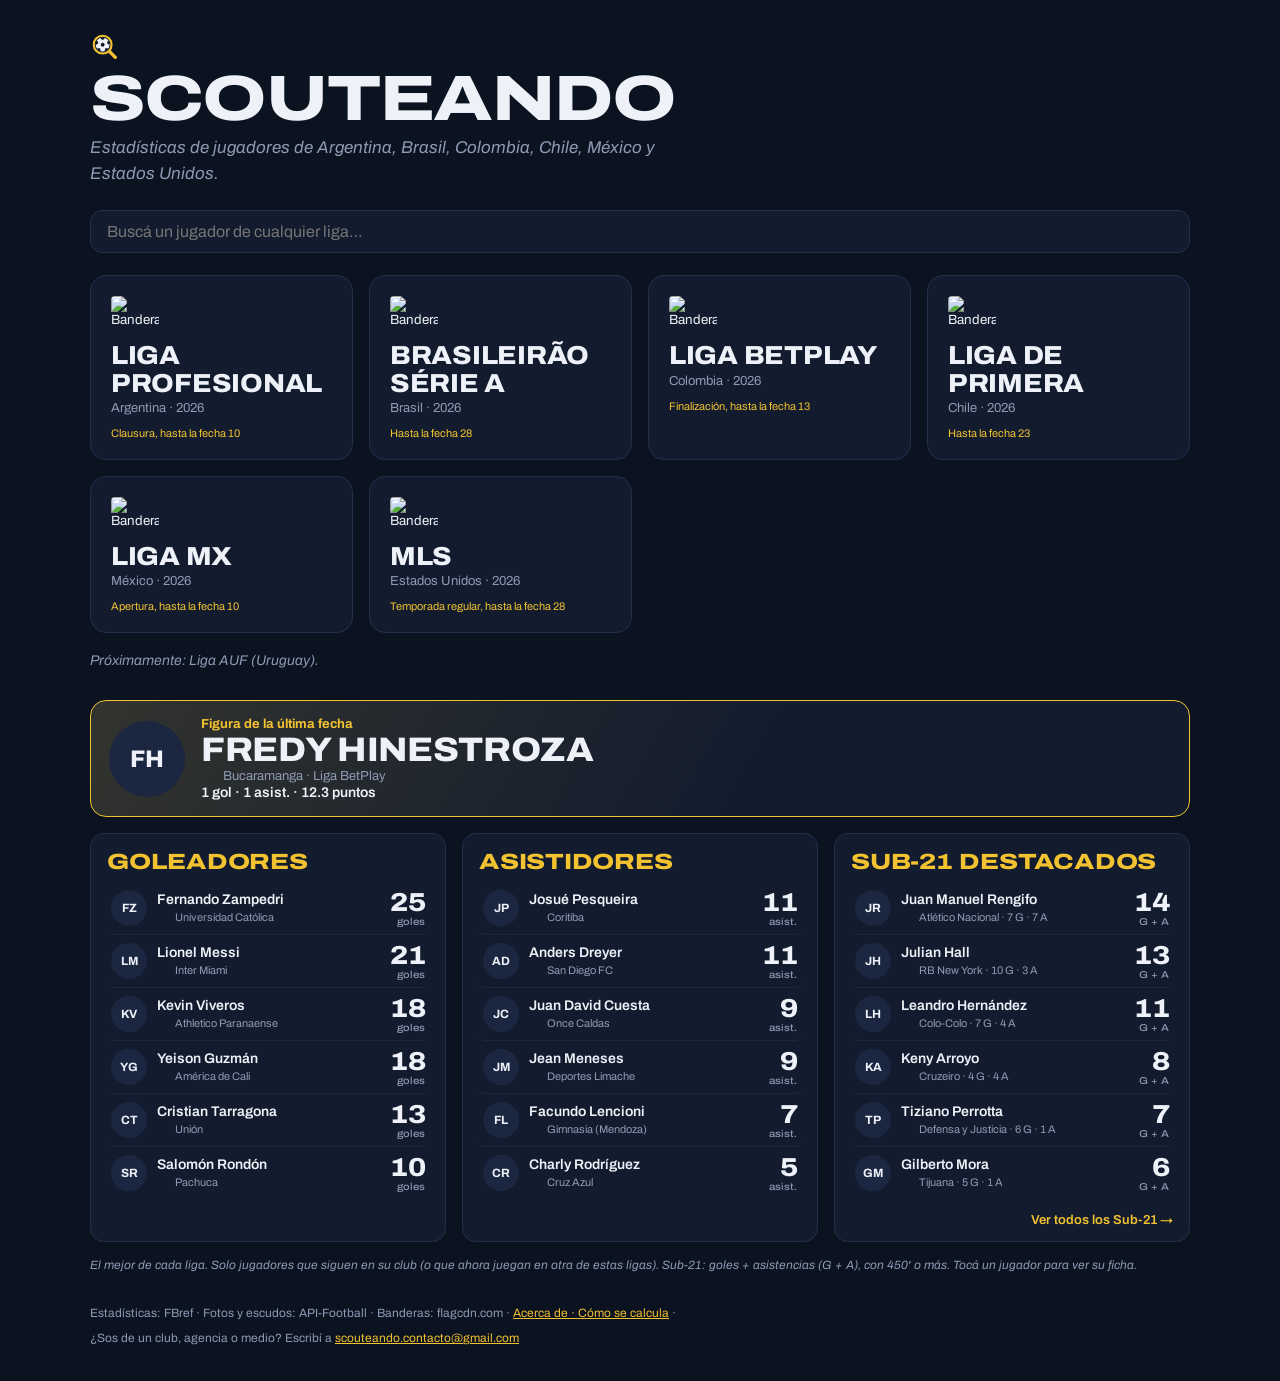
==== index.html @ 2d4f31f9 "México y MLS: escudos, fotos y planteles actuales Co-Authored-By: Claude Opus 5.5 <noreply@anthropic" ====
<!DOCTYPE html>
<html lang="es">
<head>
  <meta charset="UTF-8">
  <meta name="viewport" content="width=device-width, initial-scale=1.0">
  <title>Scouteando · Estadísticas de jugadores de fútbol</title>
  <meta name="description" content="Estadísticas de jugadores de las ligas de Argentina, Brasil, Colombia y Chile 2026: rankings por puesto, líderes, posiciones y comparador.">
  <!-- Vista previa al compartir el link (WhatsApp, X, etc.). -->
  <meta property="og:type" content="website">
  <meta property="og:title" content="Scouteando · Estadísticas de jugadores de fútbol">
  <meta property="og:description" content="Jugadores, rankings por puesto, líderes y posiciones de las ligas de Argentina, Brasil, Colombia y Chile 2026.">
  <meta property="og:image" content="https://scouteando.github.io/compartir.png">
  <meta property="og:url" content="https://scouteando.github.io/">
  <meta name="twitter:card" content="summary_large_image">
  <!-- Ícono de la pestaña: una pelota dibujada con SVG -->
  <link rel="icon" href="logo.svg" type="image/svg+xml">
  <!-- Para instalarla como app en el celular -->
  <link rel="manifest" href="manifest.json">
  <meta name="theme-color" content="#0b1220">
  <link rel="apple-touch-icon" href="iconos/apple-touch-icon.png">
  <meta name="apple-mobile-web-app-capable" content="yes">
  <meta name="apple-mobile-web-app-title" content="Scouteando">

  <!-- Tipografía de Google Fonts: Archivo (ancha en títulos, normal en texto) -->
  <link rel="preconnect" href="https://fonts.googleapis.com">
  <link rel="preconnect" href="https://fonts.gstatic.com" crossorigin>
  <link href="https://fonts.googleapis.com/css2?family=Archivo:ital,wdth,wght@0,62..125,400..900;1,100,400&display=swap" rel="stylesheet">

  <link rel="stylesheet" href="estilos.css?v=60">
</head>
<body>

  <!-- Menú: dos secciones -->
  <nav class="menu" id="menuLiga" hidden>
    <button class="menu__opcion activo" data-vista="equipos">Equipos</button>
    <button class="menu__opcion" data-vista="lideres">Líderes</button>
    <button class="menu__opcion" data-vista="buscar">Buscador</button>
    <button class="menu__opcion menu__opcion--extra" data-vista="sub21">Sub-21</button>
    <button class="menu__opcion menu__opcion--extra" data-vista="ideal">Equipo de la fecha</button>
    <button class="menu__opcion" data-vista="posiciones">Posiciones</button>
    <button class="menu__opcion menu__opcion--extra" data-vista="comparar">Comparar</button>
    <button class="menu__opcion menu__opcion--extra" data-vista="seguidos">⭐ Mis jugadores</button>
    <button class="menu__opcion menu__mas" id="menuMas" aria-expanded="false">Más ▾</button>
  </nav>

  <header class="cabecera">
    <div class="marca"><img class="marca__logo" src="logo.svg" alt=""><p class="cabecera__liga" id="volver">Scouteando</p></div>
    <h1 id="titulo">Equipos</h1>
    <p class="cabecera__sub" id="resumen"></p>
  </header>

  <!-- Buscador de jugadores: en la portada busca en todas las ligas; dentro de una liga, solo en esa -->
  <section class="busqueda-global" id="busquedaGlobal">
    <input id="buscadorGlobal" class="campo campo--grande" type="search" placeholder="Buscá un jugador de cualquier liga…">
    <ul class="resultados" id="resultadosGlobal"></ul>
  </section>

  <!-- VISTA LIGAS: pantalla de inicio -->
  <main class="ligas" id="vistaLigas"></main>

  <!-- VISTA 1: grilla con los 30 equipos -->
  <main class="equipos" id="vistaEquipos"></main>

  <!-- Filtros de Líderes: edad y puesto -->
  <section class="controles" id="filtrosLideres" hidden>
    <div class="filtros">
      <button class="filtro activo" data-puesto="TODOS">Todos los puestos</button>
      <button class="filtro" data-puesto="ARQ">Arqueros</button>
      <button class="filtro" data-puesto="DEF">Defensores</button>
      <button class="filtro" data-puesto="MED">Mediocampistas</button>
      <button class="filtro" data-puesto="DEL">Delanteros</button>
    </div>
    <div class="controles__fila">
      <label class="orden">Edad
        <select id="filtroEdad" class="campo">
          <option value="">Todas</option>
          <option value="0-21">Sub-21</option>
          <option value="0-23">Sub-23</option>
          <option value="24-29">24 a 29 años</option>
          <option value="30-99">30 años o más</option>
        </select>
      </label>
      <label class="orden">Nacionalidad
        <!-- JavaScript la llena con los países de la liga -->
        <select id="filtroPais" class="campo"></select>
      </label>
      <label class="orden">Minutos jugados
        <select id="filtroMinutos" class="campo">
          <option value="0">Cualquiera</option>
          <option value="450">450' o más (5 partidos)</option>
          <option value="900">900' o más (10 partidos)</option>
          <option value="1350">1350' o más (15 partidos)</option>
        </select>
      </label>
    </div>
  </section>

  <!-- VISTA LÍDERES: tablas Top 10 -->
  <main class="lideres" id="vistaLideres" hidden></main>

  <!-- VISTA POSICIONES: tablas del torneo -->
  <main class="vista-posiciones" id="vistaPosiciones" hidden></main>

  <!-- VISTA MIS JUGADORES: lista de seguimiento -->
  <main class="grilla" id="vistaSeguidos" hidden></main>

  <!-- VISTA COMPARAR: dos jugadores de cualquier liga -->
  <main class="vista-comparar" id="vistaComparar" hidden></main>

  <!-- VISTA SUB-21: los jóvenes de todas las ligas -->
  <main class="vista-sub21" id="vistaSub21" hidden></main>

  <!-- VISTA BUSCADOR: filtros de scouting sobre todas las ligas -->
  <main class="vista-sub21 vista-buscar" id="vistaBuscar" hidden></main>

  <!-- VISTA EQUIPO DE LA FECHA: 4-3-3 dibujado en una cancha -->
  <main class="vista-ideal" id="vistaIdeal" hidden></main>

  <!-- VISTA 2: jugadores (de un equipo o de toda la liga) -->
  <section id="vistaJugadores" hidden>
    <!-- Resumen del equipo: goleador, asistidor, etc. -->
    <div class="resumen-equipo" id="resumenEquipo" hidden></div>

    <div class="controles">
      <div class="controles__fila">
        <input id="buscador" class="campo campo--buscar" type="search" placeholder="Filtrar este plantel…">
        <label class="orden">
          Ordenar por
          <!-- JavaScript llena esta lista con las estadísticas disponibles -->
          <select id="orden" class="campo"></select>
        </label>
      </div>
      <div class="filtros">
        <button class="filtro activo" data-puesto="TODOS">Todos</button>
        <button class="filtro" data-puesto="ARQ">Arqueros</button>
        <button class="filtro" data-puesto="DEF">Defensores</button>
        <button class="filtro" data-puesto="MED">Mediocampistas</button>
        <button class="filtro" data-puesto="DEL">Delanteros</button>
      </div>
    </div>

    <div class="grilla" id="grilla"></div>

    <div class="mas">
      <button id="verMas" class="filtro">Ver más jugadores</button>
    </div>
  </section>

  <!-- Ficha individual (se abre al tocar una carta) -->
  <div class="ficha" id="ficha" hidden></div>

  <footer class="pie">
    Estadísticas: FBref · Fotos y escudos: API-Football · Banderas: flagcdn.com ·
    <button class="pie__link" id="abrirAcerca">Acerca de · Cómo se calcula</button> ·
    <button class="pie__link" id="instalarApp" hidden>📲 Instalar app</button>
    <span class="pie__contacto">¿Sos de un club, agencia o medio? Escribí a
      <a class="pie__link" href="mailto:scouteando.contacto@gmail.com">scouteando.contacto@gmail.com</a></span>
  </footer>

  <!-- La lista de ligas; los datos de cada liga se cargan al elegirla -->
  <!-- Aviso mientras se cargan los datos de una liga -->
  <div class="cargando" id="cargando" role="status" hidden></div>

  <script src="datos/generados/portada.js?v=60"></script>
  <script src="ligas.js?v=60"></script>
  <script src="app.js?v=60"></script>
  <!-- Contador de visitas (GoatCounter): sin cookies ni datos personales; solo lo ve el dueño del sitio -->
  <script data-goatcounter="https://scouteando.goatcounter.com/count" data-goatcounter-settings='{"no_onload": true}' async src="https://gc.zgo.at/count.js"></script>
</body>
</html>
---- estilos.css ----
/* ===== Colores y tipografías reutilizables ===== */
:root {
  --fondo: #0b1220;
  --superficie: #131c2e;
  --borde: #24304a;
  --texto: #eef2f8;
  --texto-suave: #8e9ab3;
  --dorado: #f2c230;

  /* Un color por puesto, como en los juegos Fantasy */
  --arq: #f59e0b;
  --def: #3b82f6;
  --med: #10b981;
  --del: #ef4444;

  --fuente-titulo: "Archivo", "Arial Black", Arial, sans-serif;
  --fuente-serif: "Archivo", Arial, sans-serif;
  --fuente-texto: "Archivo", "Helvetica Neue", Arial, sans-serif;
}

* {
  box-sizing: border-box;
}

body {
  margin: 0;
  background: var(--fondo);
  color: var(--texto);
  font-family: var(--fuente-texto);
  font-variant-numeric: tabular-nums;
  padding: 32px 16px;
}

/* ===== Cabecera ===== */
.cabecera {
  max-width: 1100px;
  margin: 0 auto 24px;
}

.cabecera h1 {
  font-family: var(--fuente-titulo);
  font-size: 64px;
  font-weight: 800;
  letter-spacing: 0;
  line-height: 1;
  margin: 4px 0;
}

.cabecera__liga {
  color: var(--dorado);
  font-weight: 600;
  font-size: 15px;
  margin: 0;
}

.cabecera__sub {
  color: var(--texto-suave);
  margin: 0;
  font-size: 14px;
}

/* ===== Controles: equipo, búsqueda, puesto y orden ===== */
.controles {
  max-width: 1100px;
  margin: 0 auto 24px;
  display: flex;
  flex-direction: column;
  gap: 12px;
}

.controles__fila {
  display: flex;
  flex-wrap: wrap;
  gap: 10px;
  align-items: center;
}

.campo {
  font-family: var(--fuente-texto);
  font-size: 14px;
  background: var(--superficie);
  color: var(--texto);
  border: 1px solid var(--borde);
  border-radius: 8px;
  padding: 8px 12px;
}

.campo--buscar {
  flex: 1;
  min-width: 180px;
}

.filtros {
  display: flex;
  flex-wrap: wrap;
  gap: 8px;
}

.filtro {
  font-family: var(--fuente-texto);
  font-size: 14px;
  font-weight: 500;
  color: var(--texto-suave);
  background: var(--superficie);
  border: 1px solid var(--borde);
  border-radius: 999px;
  padding: 8px 16px;
  cursor: pointer;
}

.filtro:hover {
  color: var(--texto);
}

.filtro.activo {
  background: var(--dorado);
  border-color: var(--dorado);
  color: #111;
}

.orden {
  font-size: 14px;
  color: var(--texto-suave);
}

.orden select {
  margin-left: 6px;
}

.mas {
  text-align: center;
  margin-top: 24px;
}

.vacio {
  color: var(--texto-suave);
}

/* ===== Grilla de cartas ===== */
.grilla {
  max-width: 1100px;
  margin: 0 auto;
  display: grid;
  /* tantas columnas como entren, cada una de mínimo 240px */
  grid-template-columns: repeat(auto-fill, minmax(240px, 1fr));
  gap: 20px;
}

/* ===== Carta de jugador ===== */
.carta {
  /* --color se define en cada carta según el puesto (ver app.js) */
  position: relative;
  background: linear-gradient(170deg, var(--superficie) 60%, #0e1627);
  border: 1px solid var(--borde);
  border-top: 4px solid var(--color);
  border-radius: 16px;
  padding: 20px;
  overflow: hidden;
  transition: transform 0.15s, border-color 0.15s;
}

.carta:hover {
  transform: translateY(-4px);
  border-color: var(--color);
}

.carta__arriba {
  display: flex;
  align-items: center;
  gap: 14px;
}

.carta__rating {
  font-family: var(--fuente-titulo); font-weight: 800;
  font-size: 52px;
  line-height: 0.9;
  color: var(--color);
}

.carta__puesto {
  font-size: 11px;
  font-weight: 700;
  letter-spacing: 1px;
  color: #0b1220;
  background: var(--color);
  border-radius: 4px;
  padding: 3px 7px;
}

.carta__avatar {
  position: relative;
  margin-left: auto;
  width: 84px;
  height: 84px;
  overflow: hidden;
  border-radius: 50%;
  border: 2px solid var(--color);
  display: grid;
  place-items: center;
  font-family: var(--fuente-titulo); font-weight: 800;
  font-size: 24px;
  color: var(--texto);
  background: #1b2740;
}

/* La foto tapa las iniciales cuando carga */
.carta__avatar img {
  position: absolute;
  inset: 0;
  width: 100%;
  height: 100%;
  object-fit: cover;
  object-position: top;
}

.carta__nombre {
  font-family: var(--fuente-titulo);
  font-weight: 800;
  font-size: 30px;
  letter-spacing: 0;
  line-height: 1;
  margin: 16px 0 4px;
}

.carta__info {
  color: var(--texto-suave);
  font-size: 13px;
  margin: 0;
}

/* Tres estadísticas clave */
.carta__equipo {
  color: inherit;
  text-decoration: none;
  border-bottom: 1px dotted var(--texto-suave);
}

.carta__equipo:hover {
  color: var(--dorado);
}

.carta__stats {
  display: grid;
  grid-template-columns: repeat(3, 1fr);
  gap: 8px;
  margin-top: 18px;
  padding-top: 14px;
  border-top: 1px solid var(--borde);
}

.stat__valor {
  display: block;
  font-family: var(--fuente-titulo); font-weight: 800;
  font-size: 28px;
  line-height: 1;
}

.stat__nombre {
  display: block;
  font-size: 11px;
  color: var(--texto-suave);
  letter-spacing: 0.5px;
  margin-top: 4px;
}

/* Datos secundarios abajo */
.carta__extra {
  display: flex;
  justify-content: space-between;
  margin-top: 14px;
  font-size: 12px;
  color: var(--texto-suave);
}

.pie {
  max-width: 1100px;
  margin: 32px auto 0;
  font-size: 12px;
  line-height: 1.6;
  color: var(--texto-suave);
}

/* ===== Menú superior ===== */
.menu {
  max-width: 1100px;
  margin: 0 auto 24px;
  display: flex;
  gap: 8px;
}

.menu__opcion {
  font-family: var(--fuente-texto);
  font-size: 14px;
  font-weight: 600;
  color: var(--texto-suave);
  background: none;
  border: none;
  border-bottom: 2px solid transparent;
  padding: 6px 4px;
  margin-right: 12px;
  cursor: pointer;
}

.menu__opcion.activo {
  color: var(--texto);
  border-bottom-color: var(--dorado);
}

.cabecera__liga.link {
  cursor: pointer;
}

/* ===== Grilla de equipos (escudos) ===== */
.equipos {
  max-width: 1100px;
  margin: 0 auto;
  display: grid;
  grid-template-columns: repeat(auto-fill, minmax(150px, 1fr));
  gap: 14px;
}

.equipo {
  font-family: var(--fuente-texto);
  color: var(--texto);
  background: var(--superficie);
  border: 1px solid var(--borde);
  border-radius: 14px;
  padding: 20px 12px 14px;
  cursor: pointer;
  display: flex;
  flex-direction: column;
  align-items: center;
  gap: 10px;
  transition: transform 0.15s, border-color 0.15s;
}

.equipo:hover {
  transform: translateY(-3px);
  border-color: var(--dorado);
}

.equipo__escudo {
  width: 72px;
  height: 72px;
  object-fit: contain;
}

.equipo__nombre {
  font-size: 13px;
  font-weight: 600;
  text-align: center;
}

.titulo__escudo {
  width: 56px;
  height: 56px;
  object-fit: contain;
  vertical-align: middle;
  margin-right: 14px;
}

.mini-escudo {
  width: 14px;
  height: 14px;
  object-fit: contain;
  vertical-align: -2px;
  margin-right: 4px;
}

/* Etiqueta debajo del número grande de la carta */
.carta__etiqueta {
  display: block;
  font-size: 11px;
  color: var(--texto-suave);
  letter-spacing: 0.5px;
  margin-top: 4px;
  max-width: 120px;
}

.carta__info .carta__puesto {
  margin-right: 6px;
  font-size: 10px;
  padding: 2px 6px;
}

/* Título de cada grupo de puesto dentro del plantel */
.grupo {
  grid-column: 1 / -1;
  font-family: var(--fuente-titulo);
  font-weight: 800;
  font-size: 28px;
  letter-spacing: 0;
  color: var(--dorado);
  margin: 12px 0 -4px;
  border-bottom: 1px solid var(--borde);
  padding-bottom: 4px;
}

/* ===== Jugadores que ya no están ===== */
.carta { cursor: pointer; }
.carta--fuera { opacity: 0.6; }
.aviso-fuera {
  display: inline-block;
  font-size: 11px;
  color: var(--texto-suave);
  border: 1px solid var(--borde);
  border-radius: 4px;
  padding: 2px 6px;
  margin: 4px 4px 0 0;
}

/* ===== Ficha individual ===== */
.ficha {
  position: fixed;
  inset: 0;
  background: rgba(0, 0, 0, 0.7);
  display: flex;
  justify-content: center;
  align-items: flex-start;
  padding: 40px 16px;
  overflow-y: auto;
  z-index: 10;
}
.ficha[hidden] { display: none; }

.ficha__caja {
  position: relative;
  width: 100%;
  max-width: 620px;
  background: var(--superficie);
  border: 1px solid var(--borde);
  border-top: 4px solid var(--color);
  border-radius: 16px;
  padding: 24px;
}

.ficha__cerrar {
  position: absolute;
  top: 12px;
  right: 14px;
  background: none;
  border: none;
  color: var(--texto-suave);
  font-size: 20px;
  cursor: pointer;
}

.ficha__cabecera {
  display: flex;
  gap: 18px;
  align-items: center;
  margin-bottom: 18px;
}

.ficha__foto {
  margin-left: 0;
  flex-shrink: 0;
  width: 96px;
  height: 96px;
}

.ficha__cabecera .carta__nombre { margin-top: 0; }

.ficha__nombre {
  font-family: var(--fuente-titulo);
  font-weight: 800;
  font-size: 40px;
  letter-spacing: 0;
  line-height: 1;
  margin: 8px 0 4px;
}

/* Cuatro números grandes */
.cuadros {
  display: grid;
  grid-template-columns: repeat(4, 1fr);
  gap: 10px;
  margin-bottom: 22px;
}
.cuadro {
  background: #0e1627;
  border: 1px solid var(--borde);
  border-radius: 12px;
  padding: 12px;
  text-align: center;
}
.cuadro__valor {
  display: block;
  font-family: var(--fuente-titulo); font-weight: 800;
  font-size: 34px;
  line-height: 1;
}
.cuadro__nombre {
  display: block;
  font-size: 11px;
  color: var(--texto-suave);
  letter-spacing: 0.5px;
  margin-top: 4px;
}

.ficha__subtitulo {
  font-size: 13px;
  letter-spacing: 1px;
  color: var(--texto-suave);
  margin: 0 0 12px;
}

/* Perfil: una fila por métrica */
.perfil__fila {
  display: grid;
  grid-template-columns: 1fr 1.2fr 92px;
  gap: 14px;
  align-items: center;
  padding: 9px 0;
  border-bottom: 1px solid #1c2740;
}
.perfil__texto {
  display: flex;
  justify-content: space-between;
  gap: 8px;
}
.perfil__nombre { font-size: 13px; color: var(--texto-suave); }
.perfil__valor { font-size: 14px; font-weight: 700; }
.perfil__barra {
  height: 8px;
  background: #1b2740;
  border-radius: 4px;
  overflow: hidden;
}
.perfil__relleno {
  height: 100%;
  background: var(--color);
  border-radius: 4px;
}
.perfil__lado { text-align: right; line-height: 1.2; }
.perfil__top { display: block; font-size: 13px; font-weight: 700; }
.perfil__nivel { display: block; font-size: 11px; color: var(--texto-suave); }

@media (max-width: 560px) {
  .cuadros { grid-template-columns: repeat(2, 1fr); }
  .perfil__fila { grid-template-columns: 1fr 80px; }
  .perfil__barra { grid-column: 1 / -1; grid-row: 2; }
}

.ficha__nota {
  font-size: 12px;
  color: var(--texto-suave);
  margin-top: 14px;
}

/* ===== Líderes (Top 10) ===== */
.lideres {
  max-width: 1100px;
  margin: 0 auto;
  display: grid;
  grid-template-columns: repeat(auto-fill, minmax(320px, 1fr));
  gap: 18px;
}

.tabla-lideres {
  background: var(--superficie);
  border: 1px solid var(--borde);
  border-radius: 14px;
  padding: 16px 16px 10px;
}

.tabla-lideres h2 {
  font-family: var(--fuente-titulo);
  font-weight: 800;
  font-size: 26px;
  letter-spacing: 0;
  color: var(--dorado);
  margin: 0 0 8px;
}

.tabla-lideres ol {
  list-style: none;
  margin: 0;
  padding: 0;
}

.lider {
  display: grid;
  grid-template-columns: 22px 36px 1fr auto;
  gap: 10px;
  align-items: center;
  padding: 7px 4px;
  border-bottom: 1px solid #1c2740;
  cursor: pointer;
  border-radius: 6px;
}
.lider:hover { background: #1a2438; }
.lider:last-child { border-bottom: none; }

.lider__pos {
  font-size: 13px;
  font-weight: 700;
  color: var(--texto-suave);
  text-align: center;
}
.lider:first-child .lider__pos { color: var(--dorado); }

.lider__foto {
  position: relative;
  width: 36px;
  height: 36px;
  border-radius: 50%;
  overflow: hidden;
  background: #1b2740;
  display: grid;
  place-items: center;
  font-size: 12px;
  font-weight: 700;
}
.lider__foto img {
  position: absolute;
  inset: 0;
  width: 100%;
  height: 100%;
  object-fit: cover;
  object-position: top;
}

.lider__nombre {
  font-size: 14px;
  font-weight: 600;
  line-height: 1.2;
  min-width: 0;
}
.lider__nombre small {
  display: block;
  font-size: 11px;
  font-weight: 400;
  color: var(--texto-suave);
}

.lider__valor {
  font-family: var(--fuente-titulo); font-weight: 800;
  font-size: 24px;
}

.tabla-lideres__nota {
  font-size: 11px;
  color: var(--texto-suave);
  margin: 6px 0 0;
}

/* Cualquier elemento con el atributo hidden se oculta siempre */
[hidden] {
  display: none !important;
}

/* ===== Buscador de la liga ===== */
.busqueda-global {
  max-width: 1100px;
  margin: 0 auto 22px;
  position: relative;
}
.campo--grande {
  width: 100%;
  font-size: 16px;
  padding: 12px 16px;
  border-radius: 12px;
}
.resultados {
  list-style: none;
  margin: 6px 0 0;
  padding: 0;
  background: var(--superficie);
  border-radius: 12px;
}
.resultados:empty { display: none; }
.resultados .lider { grid-template-columns: 36px 1fr; padding: 8px 12px; }
.resultados .vacio { padding: 12px; }

/* ===== Resumen del equipo ===== */
.resumen-equipo {
  max-width: 1100px;
  margin: 0 auto 22px;
  display: grid;
  grid-template-columns: repeat(auto-fit, minmax(180px, 1fr));
  gap: 10px;
}
.destacado {
  background: var(--superficie);
  border: 1px solid var(--borde);
  border-radius: 12px;
  padding: 12px;
}
.resumen-equipo .lider { grid-template-columns: 44px 1fr; border-bottom: 1px solid var(--borde); }
.resumen-equipo .lider__foto { width: 44px; height: 44px; }
.destacado--total { display: flex; flex-direction: column; justify-content: center; }
.destacado__valor { font-family: var(--fuente-titulo); font-weight: 800; font-size: 40px; line-height: 1; color: var(--dorado); }
.destacado__rol { font-size: 11px; color: var(--texto-suave); letter-spacing: 0.5px; }

.perfil__top small { font-size: 10px; font-weight: 400; color: var(--texto-suave); }

/* ===== Ligas (pantalla de inicio) ===== */
.ligas {
  max-width: 1100px;
  margin: 0 auto;
  display: grid;
  grid-template-columns: repeat(auto-fill, minmax(230px, 1fr));
  gap: 16px;
}
.liga {
  font-family: var(--fuente-texto);
  color: var(--texto);
  text-align: left;
  background: var(--superficie);
  border: 1px solid var(--borde);
  border-radius: 16px;
  padding: 20px;
  display: flex;
  flex-direction: column;
  gap: 4px;
  cursor: pointer;
  transition: transform 0.15s, border-color 0.15s;
}
.liga:hover:not(:disabled) { transform: translateY(-3px); border-color: var(--dorado); }
.liga__bandera { width: 48px; height: 32px; object-fit: cover; border-radius: 4px; margin-bottom: 10px; }
.liga__nombre { font-family: var(--fuente-titulo); font-weight: 800; font-size: 28px; letter-spacing: 0; line-height: 1.05; }
.liga__pais { font-size: 13px; color: var(--texto-suave); }
.liga__estado { font-size: 11px; color: var(--dorado); margin-top: 8px; letter-spacing: 0.5px; }
.liga--pronto { opacity: 0.45; cursor: default; }
.liga--pronto .liga__estado { color: var(--texto-suave); }

.perfil__valor small { font-size: 11px; font-weight: 400; color: var(--texto-suave); }

/* ===== Tamaños de tipografía ===== */
body { font-size: 15px; -webkit-font-smoothing: antialiased; }

.cabecera h1, .ficha__nombre, .liga__nombre, .equipo__nombre, .grupo, .tabla-lideres h2 {
  font-weight: 700;
  letter-spacing: 0.5px;
}
.cabecera h1 { font-size: clamp(36px, 9vw, 56px); overflow-wrap: anywhere; letter-spacing: -1.5px; line-height: 1.02; }

.carta__nombre {
  font-weight: 600;
  font-size: 26px;
  letter-spacing: 0.2px;
  line-height: 1.05;
}

/* Números: ancho fijo para que se alineen */
.carta__rating, .stat__valor, .cuadro__valor, .lider__valor, .destacado__valor, .perfil__valor, .perfil__top {
  font-family: var(--fuente-titulo);
  font-weight: 800;
  font-variant-numeric: tabular-nums;
}
.carta__rating { font-size: 54px; }
.stat__valor { font-size: 26px; }
.lider__valor { font-size: 26px; }
.equipo__nombre { font-family: var(--fuente-titulo); font-weight: 800; font-size: 17px; }

.perfil__top { font-size: 20px; line-height: 1; }
.perfil__top small { font-family: var(--fuente-texto); font-size: 11px; font-weight: 500; color: var(--texto-suave); }

/* Nivel como etiqueta de color (con el texto, no solo el color) */
.nivel {
  display: inline-block;
  margin-top: 4px;
  font-size: 10px;
  font-weight: 700;
  letter-spacing: 0.5px;
  padding: 2px 7px;
  border-radius: 999px;
  border: 1px solid var(--borde);
  color: var(--texto-suave);
}
.nivel--1 { background: rgba(242, 194, 48, 0.15); border-color: var(--dorado); color: var(--dorado); }
.nivel--2 { border-color: var(--texto-suave); color: var(--texto); }
.nivel--3 { color: var(--texto-suave); }
.nivel--4 { color: var(--texto-suave); opacity: 0.7; }
.perfil__fila { grid-template-columns: 1fr 1.1fr 100px; }

/* ===== Carta sin número grande: foto + nombre arriba ===== */
.carta__arriba { align-items: center; gap: 14px; }
.carta__arriba .carta__avatar { margin-left: 0; flex-shrink: 0; width: 72px; height: 72px; }
.carta__titulo { min-width: 0; }
.carta__titulo .carta__nombre { margin: 6px 0 4px; font-size: 24px; }
.carta__titulo .carta__info { margin: 0; }
.carta__puesto { display: inline-block; }
.carta .aviso-fuera { margin-top: 10px; }
.stat--destacada .stat__valor { color: var(--color); }
.stat--destacada .stat__nombre { color: var(--texto); font-weight: 600; }

.perfil__texto { flex-direction: column; justify-content: center; gap: 2px; }
.perfil__valor { font-size: 18px; }

/* ===== Comparador ===== */
.comp__buscador { margin-top: 18px; }
.comp__buscador .campo { width: 100%; }
.comp__cabeza { display: grid; grid-template-columns: 1fr auto 1fr; align-items: center; gap: 10px; text-align: center; margin: 10px 0 14px; }
.comp__jugador { display: flex; flex-direction: column; align-items: center; gap: 6px; }
.comp__jugador .ficha__foto { width: 84px; height: 84px; margin: 0; }
.comp__jugador h3 { font-family: var(--fuente-titulo); font-size: 24px; font-weight: 700; margin: 0; line-height: 1; }
.comp__jugador .carta__info { margin: 0; }
.comp__vs { font-family: var(--fuente-titulo); font-size: 28px; color: var(--dorado); font-weight: 700; }
.comp__marcador { text-align: center; font-size: 12px; color: var(--texto-suave); margin-bottom: 10px; letter-spacing: 0.5px; }
.comp__marcador span { font-family: var(--fuente-titulo); font-weight: 800; font-size: 26px; color: var(--texto); margin: 0 10px; vertical-align: middle; }
.comp__fila { display: grid; grid-template-columns: 80px 1fr 80px; align-items: center; padding: 8px 0; border-bottom: 1px solid #1c2740; }
.comp__nombre { text-align: center; font-size: 13px; color: var(--texto-suave); }
.comp__valor { font-family: var(--fuente-titulo); font-size: 22px; font-weight: 800; text-align: center; font-variant-numeric: tabular-nums; color: var(--texto-suave); }
.comp__valor--mejor { color: #34d399; }
.comp__volver { margin-top: 12px; }
#filtrosLideres { gap: 8px; }

/* ===== Lista de seguimiento ===== */
.boton-seguir {
  font-family: var(--fuente-texto);
  font-size: 13px;
  font-weight: 600;
  color: var(--texto);
  background: none;
  border: 1px solid var(--borde);
  border-radius: 999px;
  padding: 5px 14px;
  margin: 4px 0 6px;
  cursor: pointer;
}
.boton-seguir:hover { border-color: var(--dorado); }
.boton-seguir--activo { background: rgba(242, 194, 48, 0.15); border-color: var(--dorado); color: var(--dorado); }
.seguido { font-size: 16px; vertical-align: 2px; }
.vacio--grande { grid-column: 1 / -1; text-align: center; padding: 40px 16px; border: 1px dashed var(--borde); border-radius: 14px; }

/* ===== Posiciones ===== */
.vista-posiciones { max-width: 1100px; margin: 0 auto; }
.vista-posiciones > .filtros { margin-bottom: 18px; }
.posiciones { display: grid; grid-template-columns: repeat(auto-fit, minmax(460px, 1fr)); gap: 18px; }
.tabla-posiciones { background: var(--superficie); border: 1px solid var(--borde); border-radius: 14px; padding: 14px 16px; overflow-x: auto; }
.tabla-posiciones h2 { font-family: var(--fuente-titulo); font-weight: 700; color: var(--dorado); font-size: 24px; margin: 0 0 8px; }
.tabla-posiciones table { width: 100%; border-collapse: collapse; font-variant-numeric: tabular-nums; }
.tabla-posiciones th { font-size: 11px; text-transform: uppercase; color: var(--texto-suave); font-weight: 600; padding: 6px 4px; border-bottom: 1px solid var(--borde); text-align: center; }
.tabla-posiciones td { font-size: 14px; font-weight: 400; padding: 7px 4px; border-bottom: 1px solid #1c2740; text-align: center; }
.tabla-posiciones th:nth-child(2), .tabla-posiciones td.equipo-celda { text-align: left; }
.tabla-posiciones td.pos { color: var(--texto-suave); width: 26px; }
.tabla-posiciones td.pts { font-family: var(--fuente-titulo); font-size: 18px; font-weight: 700; }
.tabla-posiciones .carta__equipo { border-bottom: none; font-weight: 600; }
.forma { display: inline-block; width: 18px; height: 18px; line-height: 18px; border-radius: 4px; font-size: 10px; font-weight: 700; margin: 0 1px; color: #0b1220; }
.forma--G { background: #34d399; }
.forma--E { background: #8e9ab3; }
.forma--P { background: #f87171; }
@media (max-width: 560px) {
  .posiciones { grid-template-columns: 1fr; }
  .ocultar-celu { display: none; }
}

/* ===== Ficha: modo y radar ===== */
.modo { display: inline-flex; background: #0e1627; border: 1px solid var(--borde); border-radius: 999px; padding: 3px; margin-bottom: 10px; }
.modo__opcion { font-family: var(--fuente-texto); font-size: 12px; font-weight: 600; color: var(--texto-suave); background: none; border: none; border-radius: 999px; padding: 5px 12px; cursor: pointer; }
.modo__opcion.activo { background: var(--dorado); color: #111; }
.radar { display: block; width: 100%; max-width: 420px; margin: 4px auto 10px; }
.radar__anillo { fill: none; stroke: #24304a; stroke-width: 1; }
.radar__eje { stroke: #24304a; stroke-width: 1; }
.radar__forma { fill: var(--color); fill-opacity: 0.25; stroke: var(--color); stroke-width: 2; stroke-linejoin: round; }
.radar__punto { fill: var(--color); stroke: var(--superficie); stroke-width: 2; }
.radar__texto { fill: var(--texto-suave); font-family: var(--fuente-texto); font-size: 12px; }

/* ===== Zonas de la tabla de posiciones ===== */
.zona--lib { --zona: #34d399; }
.zona--prelib { --zona: #a7f3d0; }
.zona--sud { --zona: #60a5fa; }
.zona--play { --zona: #f2c230; }
.zona--desc { --zona: #f87171; }
.tabla-posiciones tr.zona td.pos { box-shadow: inset 3px 0 0 var(--zona); color: var(--texto); font-weight: 700; }
.zonas { list-style: none; display: flex; flex-wrap: wrap; gap: 6px 16px; margin: 10px 0 0; padding: 0; font-size: 12px; color: var(--texto-suave); }
.zonas li { display: flex; align-items: center; gap: 6px; }
.zona-color { width: 10px; height: 10px; border-radius: 2px; background: var(--zona); }
.nota-zonas { font-size: 12px; color: var(--texto-suave); margin: 12px 0 0; }

/* Acceso a "Mis jugadores" en la pantalla de inicio */
.liga--seguidos { border-style: dashed; justify-content: center; }

/* ===== Acerca de ===== */
.pie__link { background: none; border: none; padding: 0; color: var(--dorado); font: inherit; cursor: pointer; text-decoration: underline; }
.acerca h2 { font-family: var(--fuente-titulo); font-weight: 800; font-size: 34px; margin: 0 0 12px; }
.acerca h3 { font-family: var(--fuente-titulo); font-weight: 800; font-size: 18px; letter-spacing: 0; color: var(--dorado); margin: 20px 0 6px; }
.acerca p, .acerca li { line-height: 1.55; color: var(--texto); }
.acerca ul { padding-left: 18px; margin: 0; }
.acerca__nota { font-size: 13px; color: var(--texto-suave) !important; margin-top: 18px; }

/* ===== Logo ===== */
.marca { display: flex; align-items: center; gap: 10px; }
.marca__logo { width: 30px; height: 30px; flex: none; }
.marca .cabecera__liga { margin: 0; }

/* Textos chicos dentro de números grandes: letra normal para que se lean bien */
.perfil__valor small, .stat__nombre, .lider__nombre small { font-family: var(--fuente-texto); font-weight: 400; }

/* ===== Ficha: botones Seguir y Compartir ===== */
.ficha__acciones { display: flex; flex-wrap: wrap; gap: 8px; }

/* ===== Portada ===== */
.ligas__proximas { grid-column: 1 / -1; font-size: 14px; color: var(--texto-suave); margin: 4px 0 0; }
.cabecera__sub { max-width: 62ch; line-height: 1.5; }

/* ===== Celu: menú en una sola línea y filtros compactos ===== */
@media (max-width: 560px) {
  .menu { overflow-x: auto; flex-wrap: nowrap; scrollbar-width: none; margin-bottom: 16px; }
  .menu::-webkit-scrollbar { display: none; }
  .menu__opcion { white-space: nowrap; flex: none; margin-right: 4px; }

  /* Botones de puesto: una fila que se desliza de costado */
  #filtrosLideres .filtros, #vistaJugadores .filtros { flex-wrap: nowrap; overflow-x: auto; scrollbar-width: none; padding-bottom: 2px; }
  #filtrosLideres .filtros::-webkit-scrollbar, #vistaJugadores .filtros::-webkit-scrollbar { display: none; }
  #filtrosLideres .filtro, #vistaJugadores .filtro { flex: none; white-space: nowrap; }

  /* Edad, nacionalidad y minutos: tres columnas chicas con el nombre arriba */
  #filtrosLideres .controles__fila { display: grid; grid-template-columns: repeat(3, minmax(0, 1fr)); gap: 8px; }
  #filtrosLideres .orden { display: flex; flex-direction: column; gap: 4px; font-size: 12px; min-width: 0; }
  #filtrosLideres .orden select { width: 100%; min-width: 0; font-size: 13px; padding: 8px 6px; }
}

/* ===== Equipos: pestañas y ranking ===== */
.pestanas { grid-column: 1 / -1; display: flex; gap: 8px; flex-wrap: wrap; }
.ranking-equipos { grid-column: 1 / -1; background: var(--superficie); border: 1px solid var(--borde); border-radius: 14px; padding: 14px 16px; min-width: 0; }
.ranking-equipos__ayuda { font-size: 13px; color: var(--texto-suave); margin: 0 0 10px; }
.tabla-scroll { overflow-x: auto; }
.ranking-equipos table { width: 100%; border-collapse: collapse; font-variant-numeric: tabular-nums; min-width: 640px; }
.ranking-equipos th { font-size: 11px; text-transform: uppercase; color: var(--texto-suave); font-weight: 600; padding: 8px 6px; border-bottom: 1px solid var(--borde); text-align: center; cursor: pointer; white-space: nowrap; }
.ranking-equipos th:nth-child(1), .ranking-equipos th:nth-child(2) { cursor: default; }
.ranking-equipos th:nth-child(2), .ranking-equipos td.equipo-celda { text-align: left; }
.ranking-equipos td { padding: 8px 6px; border-bottom: 1px solid var(--borde); text-align: center; font-size: 14px; }
.ranking-equipos td.pos { color: var(--texto-suave); width: 26px; }
.ranking-equipos .activa { color: var(--dorado); font-weight: 700; }
.ranking-equipos .carta__equipo { border-bottom: none; font-weight: 600; white-space: nowrap; }

/* ===== Ficha: parecidos y notas ===== */
.parecidos__lista { margin: 0; }
.parecidos__valor { margin-left: auto; font-family: var(--fuente-titulo); font-weight: 800; font-size: 22px; color: var(--dorado); }
.nota-scouting { margin-top: 8px; }
.nota-scouting__etiquetas { display: flex; flex-wrap: wrap; gap: 8px; margin-bottom: 10px; }
.nota-scouting__texto { width: 100%; box-sizing: border-box; resize: vertical; line-height: 1.5; font-family: var(--fuente-texto); }

/* ===== Mis jugadores: etiquetas y notas en la carta ===== */
.filtros--seguidos { grid-column: 1 / -1; }
.carta__nota { display: flex; flex-direction: column; gap: 6px; margin: 4px 0 10px; }
.carta__nota p { margin: 0; font-size: 13px; color: var(--texto-suave); line-height: 1.45; display: -webkit-box; -webkit-line-clamp: 3; -webkit-box-orient: vertical; overflow: hidden; }
.etiqueta { align-self: flex-start; font-size: 12px; font-weight: 700; padding: 3px 8px; border-radius: 6px; background: var(--borde); color: var(--texto); }
.etiqueta--prioridad { background: #f2c230; color: #0b1220; }
.etiqueta--seguir { background: #3b82f6; color: #fff; }
.etiqueta--descartado { background: #3a4258; color: #b8c0d2; text-decoration: line-through; }
.resultados.parecidos__lista .lider { grid-template-columns: 36px 1fr auto; }
.parecidos__por-que { color: var(--dorado) !important; }
.pie__contacto { display: block; margin-top: 6px; }
.zona--cuadr { --zona: #f2c230; }

/* ===== Cartas: barrita de ranking debajo de cada número ===== */
.stat__nombre { text-transform: none; letter-spacing: 0; line-height: 1.25; margin-top: 4px; }
.stat__barra { display: block; height: 4px; border-radius: 2px; background: var(--borde); margin-top: 6px; overflow: hidden; }
.stat__barra i { display: block; height: 100%; background: #5b6a88; border-radius: 2px; }
.stat__barra--alto i { background: #34d399; }
.stat__barra--elite i { background: var(--dorado); }

/* ===== Equipo ideal ===== */
.vista-ideal { max-width: 1100px; margin: 0 auto; display: flex; flex-direction: column; gap: 16px; }
.cancha {
  position: relative; border-radius: 18px; padding: 24px 12px; display: flex; flex-direction: column; gap: 22px;
  background:
    linear-gradient(transparent calc(50% - 1px), rgba(255,255,255,.12) calc(50% - 1px), rgba(255,255,255,.12) calc(50% + 1px), transparent calc(50% + 1px)),
    repeating-linear-gradient(180deg, #13301f 0 60px, #163823 60px 120px);
  border: 2px solid rgba(255,255,255,.15);
}
.cancha::after { content: ""; position: absolute; left: 50%; top: 50%; width: 120px; height: 120px; transform: translate(-50%, -50%); border: 2px solid rgba(255,255,255,.12); border-radius: 50%; pointer-events: none; }
.cancha__linea { position: relative; z-index: 1; display: flex; justify-content: space-evenly; gap: 8px; flex-wrap: wrap; }
.cancha__jugador { display: flex; flex-direction: column; align-items: center; gap: 3px; width: 150px; background: rgba(11,18,32,.82); border: 1px solid var(--borde); border-top: 3px solid var(--color); border-radius: 12px; padding: 10px 8px; color: var(--texto); font-family: var(--fuente-texto); cursor: pointer; text-align: center; }
.cancha__jugador:hover { border-color: var(--dorado); }
.cancha__foto { width: 52px; height: 52px; margin: 0; flex: none; }
.cancha__nombre { font-weight: 700; font-size: 14px; line-height: 1.2; }
.cancha__equipo { font-size: 12px; color: var(--texto-suave); display: flex; align-items: center; gap: 4px; }
.cancha__motivo { font-size: 11px; color: var(--dorado); line-height: 1.3; }
@media (max-width: 560px) {
  .cancha { padding: 16px 4px; gap: 14px; }
  .cancha__jugador { flex: 1 1 0; width: auto; min-width: 0; max-width: 170px; padding: 8px 4px; }
  .cancha__linea { gap: 4px; }
  .cancha__foto { width: 40px; height: 40px; }
  .cancha__nombre { font-size: 12px; overflow-wrap: anywhere; }
  .cancha__equipo, .cancha__motivo { font-size: 10px; }
}

/* ===== Cartas: etiqueta Top X% ===== */
.stat__top { display: inline-block; margin-top: 5px; font-size: 10px; font-weight: 700; padding: 2px 6px; border-radius: 5px; background: rgba(52, 211, 153, .16); color: #34d399; white-space: nowrap; }
.stat__top--elite { background: rgba(242, 194, 48, .18); color: var(--dorado); }
.leyenda-top { grid-column: 1 / -1; margin: 0 0 4px; font-size: 13px; color: var(--texto-suave); line-height: 1.6; }
.leyenda-top .stat__top { margin: 0; }

/* ===== Equipo ideal: suplentes ===== */
.banco { background: var(--superficie); border: 1px solid var(--borde); border-radius: 14px; padding: 14px 16px; }
.banco ul { margin: 0; padding-left: 18px; display: grid; gap: 6px; font-size: 14px; }
.banco a { color: var(--texto); }

/* ===== Aviso de carga ===== */
.cargando { position: fixed; left: 50%; bottom: calc(16px + env(safe-area-inset-bottom, 0px)); transform: translateX(-50%); z-index: 50; background: var(--superficie); border: 1px solid var(--dorado); color: var(--texto); padding: 10px 16px; border-radius: 999px; font-size: 14px; box-shadow: 0 6px 24px rgba(0,0,0,.4); max-width: calc(100% - 32px); }

/* ===== Portada: destacados y novedades ===== */
.destacados { grid-column: 1 / -1; display: grid; grid-template-columns: repeat(auto-fit, minmax(300px, 1fr)); gap: 16px; margin-top: 16px; }
.destacados__nota { grid-column: 1 / -1; margin: 0; font-size: 12px; color: var(--texto-suave); }
.destacados__bloque ol { margin: 0; padding: 0; }
.jugador-dia { grid-column: 1 / -1; display: grid; grid-template-columns: auto 1fr; grid-template-areas: "foto etiqueta" "foto nombre" "foto info" "foto numeros"; column-gap: 16px; row-gap: 2px; align-items: center; text-align: left; background: linear-gradient(120deg, rgba(242,194,48,.14), transparent 60%), var(--superficie); border: 1px solid var(--dorado); border-radius: 16px; padding: 16px 18px; color: var(--texto); font-family: var(--fuente-texto); cursor: pointer; }
.jugador-dia__etiqueta { grid-area: etiqueta; font-size: 13px; font-weight: 700; color: var(--dorado); }
.jugador-dia__foto { grid-area: foto; width: 76px; height: 76px; margin: 0; }
.jugador-dia__nombre { grid-area: nombre; font-family: var(--fuente-titulo); font-weight: 800; font-size: 34px; line-height: 1; }
.jugador-dia__info { grid-area: info; font-size: 13px; color: var(--texto-suave); display: flex; align-items: center; gap: 4px; flex-wrap: wrap; }
.jugador-dia__numeros { grid-area: numeros; font-size: 14px; font-weight: 600; }
.novedades { grid-column: 1 / -1; background: var(--superficie); border: 1px solid var(--borde); border-radius: 14px; padding: 14px 16px; }
.novedades h2 { font-family: var(--fuente-titulo); font-weight: 800; color: var(--dorado); font-size: 24px; margin: 0 0 8px; }
.novedades ul { margin: 0; padding: 0; list-style: none; display: grid; gap: 6px; font-size: 14px; }
.novedades__fecha { color: var(--texto-suave); font-variant-numeric: tabular-nums; margin-right: 6px; }

/* ===== Comparar ===== */
.vista-comparar { max-width: 1100px; margin: 0 auto; display: flex; flex-direction: column; gap: 16px; }
.comparar__elegir { display: grid; grid-template-columns: minmax(0, 1fr) auto minmax(0, 1fr); gap: 12px; align-items: start; }
.comparar__elegir .comp__vs { align-self: center; }
.comparar__lado { min-width: 0; }
.comparar__lado .campo { width: 100%; box-sizing: border-box; }
.comparar__elegido { display: flex; flex-wrap: wrap; align-items: center; gap: 8px; background: var(--superficie); border: 1px solid var(--borde); border-radius: 10px; padding: 10px 12px; }
.comparar__elegido small { color: var(--texto-suave); }
.comparar__resultado { position: static; max-width: none; width: auto; }
@media (max-width: 560px) { .comparar__elegir { grid-template-columns: 1fr; } .comparar__elegir .comp__vs { justify-self: center; } }

/* ===== Ficha: puntos fuertes ===== */
.fuertes { display: flex; flex-wrap: wrap; align-items: center; gap: 6px; margin: 4px 0 12px; }
.fuertes__titulo { font-size: 13px; color: var(--texto-suave); margin-right: 2px; }
.fuerte { font-size: 12px; font-weight: 700; padding: 4px 8px; border-radius: 6px; background: rgba(52, 211, 153, .16); color: #34d399; }
.fuerte--elite { background: rgba(242, 194, 48, .18); color: var(--dorado); }
.destacados__bloque .lider { grid-template-columns: 36px minmax(0, 1fr) auto; }
.destacados__bloque .lider__nombre { min-width: 0; }

/* ===== Tipografía "Diario deportivo" =====
   (Tipografía anterior; ahora se pisa con el bloque "Transmisión" del final.) */
.cabecera h1, .ficha__nombre, .liga__nombre, .grupo, .tabla-lideres h2, .tabla-posiciones h2, .acerca h2, .jugador-dia__nombre, .carta__nombre, .equipo__nombre, .comp__jugador h3 { font-weight: 800; letter-spacing: -0.03em; }
.tabla-lideres h2, .tabla-posiciones h2, .grupo { font-size: 22px; }
.stat__valor, .cuadro__valor, .lider__valor, .perfil__valor, .perfil__top, .destacado__valor, .parecidos__valor { font-weight: 800; letter-spacing: -0.02em; }
.cabecera__sub, .ficha__nota, .destacados__nota, .tabla-lideres__nota, .ranking-equipos__ayuda, .ligas__proximas, .acerca__nota { font-family: var(--fuente-serif); font-style: italic; }
.cabecera__sub { font-size: 17px; }
.ficha__subtitulo, .cuadro__nombre, .carta__puesto, .liga__estado, .comp__marcador { letter-spacing: 0; }

/* ===== Tipografía "Transmisión": Archivo ancha en títulos, como los zócalos de TV ===== */
.cabecera h1, .ficha__nombre, .carta__nombre, .tabla-lideres h2, .liga__nombre, .equipo__nombre,
.jugador-dia__nombre, .grupo, .tabla-posiciones h2, .acerca h2, .comp__jugador h3 {
  font-stretch: 125%; font-weight: 800; text-transform: uppercase; letter-spacing: -0.01em;
}
.cabecera h1 { font-size: clamp(34px, 9.5vw, 64px); letter-spacing: -0.02em; overflow-wrap: normal; }
.ficha__nombre { font-size: clamp(26px, 7.5vw, 34px); line-height: 1; }
.carta__rating, .stat__valor, .cuadro__valor, .lider__valor, .destacado__valor, .perfil__valor,
.comp__valor, .parecidos__valor { font-stretch: 112%; }

/* ===== Ajustes para la letra ancha: que nada se salga de su cuadro ===== */
/* En cartas y tarjetas la letra va un poco menos ancha que en los títulos grandes */
.liga__nombre { font-stretch: 108%; font-size: clamp(20px, 2.2vw, 26px); overflow-wrap: break-word; hyphens: manual; }
.carta__nombre, .carta__titulo .carta__nombre { font-stretch: 100%; font-size: 20px; line-height: 1.05; overflow-wrap: break-word; min-width: 0; }
.equipo__nombre { font-stretch: 105%; overflow-wrap: break-word; }
.jugador-dia__nombre { font-stretch: 110%; overflow-wrap: break-word; }
.carta__titulo { min-width: 0; }

/* Tabla de posiciones: escudo siempre en el mismo lugar (aunque falte) y nombre en una línea */
.tabla-posiciones td.equipo-celda { line-height: 1.15; }
.tabla-posiciones td.equipo-celda .carta__equipo { display: flex; align-items: center; gap: 8px; }
.tabla-posiciones td.equipo-celda .mini-escudo { flex: 0 0 18px; width: 18px; height: 18px; margin: 0; object-fit: contain; }
.tabla-posiciones td.equipo-celda .nombre-equipo { min-width: 0; }
.tabla-posiciones td.pts { font-stretch: 100%; }
.tabla-posiciones td.ultimos { white-space: nowrap; }

/* Resumen del equipo: cuadros parejos, de a 2 en el celu */
.resumen-equipo { grid-template-columns: repeat(auto-fit, minmax(240px, 1fr)); }
@media (max-width: 560px) {
  .resumen-equipo { grid-template-columns: 1fr 1fr; }
  .resumen-equipo .destacado__valor { font-size: 30px; }
  .resumen-equipo .lider { grid-template-columns: 36px 1fr; }
  .resumen-equipo .lider__foto { width: 36px; height: 36px; }
}

/* ===== Inicio: unidad debajo del número ===== */
.lider__valor { text-align: right; line-height: 1; }
.lider__unidad { display: block; font-family: var(--fuente-texto); font-size: 10px; font-weight: 500; color: var(--texto-suave); letter-spacing: 0; margin-top: 2px; text-transform: none; }
.destacados__ver { display: block; margin: 10px 0 0 auto; background: none; border: none; color: var(--dorado); font: 600 13px var(--fuente-texto); cursor: pointer; padding: 4px 0; }
.destacados__ver:hover { text-decoration: underline; }

/* ===== Sección Sub-21 ===== */
.vista-sub21 { max-width: 1100px; margin: 0 auto; display: grid; gap: 14px; }
.sub21__filtros { display: grid; gap: 10px; }
.sub21__filtros .filtros { display: flex; gap: 8px; flex-wrap: nowrap; overflow-x: auto; padding-bottom: 2px; }
.sub21__filtros .filtro { flex: 0 0 auto; }
.sub21__orden { display: flex; align-items: center; gap: 10px; font-size: 14px; color: var(--texto-suave); }
.sub21__orden .campo { width: auto; min-width: 0; flex: 1 1 auto; max-width: 280px; }
.sub21__lista .lider__nombre small + small { margin-top: 1px; }

/* ===== Ficha: estadísticas completas plegadas ===== */
.plegable { margin-top: 14px; border: 1px solid var(--borde); border-radius: 12px; padding: 0 14px; }
.plegable > summary { cursor: pointer; list-style: none; padding: 13px 0; font-weight: 700; font-size: 14px; color: var(--dorado); display: flex; justify-content: space-between; align-items: center; }
.plegable > summary::-webkit-details-marker { display: none; }
.plegable > summary::after { content: "▾"; font-size: 16px; transition: transform .15s; }
.plegable[open] > summary::after { transform: rotate(180deg); }
.plegable[open] { padding-bottom: 10px; }

/* ===== Plantel en el celu: una fila por jugador, con un solo número ===== */
@media (max-width: 640px) {
  #grilla { grid-template-columns: 1fr; gap: 8px; }
  #grilla .grupo { margin: 14px 0 2px; }
  #grilla .carta {
    display: grid; grid-template-columns: minmax(0, 1fr) auto; align-items: center; gap: 10px;
    padding: 10px 12px; border-radius: 12px; border-top-width: 1px; border-left: 4px solid var(--color);
  }
  #grilla .carta:hover { transform: none; }
  #grilla .carta__arriba { gap: 10px; min-width: 0; }
  #grilla .carta__arriba .carta__avatar { width: 46px; height: 46px; font-size: 14px; }
  #grilla .carta__puesto, #grilla .carta__extra, #grilla .aviso-fuera { display: none; }
  #grilla .carta__nombre { font-size: 15px; margin: 0 0 3px; }
  #grilla .carta__club { display: none; } /* ya estamos en la página del club */
  #grilla .carta__info { font-size: 12px; margin: 0; }
  #grilla .carta__stats { display: none; }
  #grilla .carta__unico { display: block; text-align: right; max-width: 104px; }
  #grilla .carta__unico .stat__valor small { font-size: 14px; color: var(--texto-suave); }
  #grilla .stat__valor { font-size: 24px; }
  #grilla .stat__nombre { font-size: 10px; margin-top: 2px; letter-spacing: 0; line-height: 1.2; }
  #grilla .stat__top { margin-top: 4px; }
}

/* ===== Menú: "Más" solo en el celu ===== */
.menu__mas { display: none; }
@media (max-width: 640px) {
  .menu__mas { display: inline-block; color: var(--dorado); }
  .menu { flex-wrap: wrap; overflow-x: visible; row-gap: 4px; }
  .menu__opcion--extra { display: none; }
  .menu__opcion--extra.activo, .menu--abierto .menu__opcion--extra { display: inline-block; }
  .menu__mas { order: 99; }
}

/* ===== Resumen del equipo: 3 cuadros ===== */
.resumen-equipo { grid-template-columns: repeat(3, minmax(0, 1fr)); }
.destacado--posicion .destacado__rol { line-height: 1.4; margin-top: 4px; }
@media (max-width: 560px) {
  .resumen-equipo { grid-template-columns: 1fr 1fr; }
  .resumen-equipo .destacado--posicion { grid-column: 1 / -1; display: flex; flex-direction: row; align-items: center; justify-content: flex-start; gap: 14px; }
}

.carta__unico { display: none; }

/* ===== Buscador ===== */
.buscar__filtros { display: grid; grid-template-columns: repeat(4, minmax(0, 1fr)); gap: 10px; background: var(--superficie); border: 1px solid var(--borde); border-radius: 14px; padding: 14px; }
.buscar__filtros label { display: grid; gap: 4px; font-size: 12px; color: var(--texto-suave); min-width: 0; }
.buscar__filtros .campo { width: 100%; min-width: 0; }
.buscar__criterio { grid-column: 1 / -1; display: grid; grid-template-columns: 150px minmax(0, 2fr) minmax(0, 1fr); gap: 10px; align-items: center; }
.buscar__etiqueta { font-size: 13px; font-weight: 700; color: var(--dorado); }
.buscar__lista .lider { grid-template-columns: 36px minmax(0, 1fr) auto; }
.buscar__datos { display: flex; flex-wrap: wrap; gap: 4px 12px; margin-top: 4px; }
.buscar__dato { font-size: 12px; font-weight: 400; color: var(--texto-suave); }
.buscar__dato strong { color: var(--texto); }
@media (max-width: 640px) {
  .buscar__filtros { grid-template-columns: 1fr 1fr; }
  .buscar__criterio { grid-template-columns: 1fr; gap: 6px; }
}
@media (max-width: 640px) {
  .menu { gap: 2px; justify-content: space-between; }
  .menu__opcion { margin-right: 0; padding: 6px 2px; font-size: 13.5px; }
}

.acerca__calculos li { margin-bottom: 8px; }

.buscar__rapidas { display: grid; gap: 8px; }
.buscar__rapidas .filtros { display: flex; gap: 8px; flex-wrap: wrap; }
.buscar__pie-filtros { grid-column: 1 / -1; display: flex; flex-wrap: wrap; align-items: center; gap: 8px; }
.buscar__aviso { font-size: 13px; color: var(--dorado); min-width: 0; }
.buscar__aviso .campo { width: min(100%, 420px); margin-top: 4px; }
.buscar__encabezado { display: flex; flex-wrap: wrap; align-items: center; justify-content: space-between; gap: 8px; margin-bottom: 6px; }
.buscar__encabezado h2 { margin: 0; }
.buscar__acciones { display: flex; gap: 4px; }
.buscar__accion { width: 34px; height: 34px; border-radius: 50%; border: 1px solid var(--borde); background: none; color: var(--texto-suave); font-size: 16px; cursor: pointer; }
.buscar__accion.activo { color: var(--dorado); border-color: var(--dorado); }
.buscar__fila--marcada { background: #1a2438; }
.buscar__comparar { position: sticky; top: env(safe-area-inset-top, 0px); z-index: 5; display: flex; align-items: center; gap: 10px; flex-wrap: wrap;
  background: var(--superficie); border: 1px solid var(--dorado); border-radius: 12px; padding: 10px 14px; font-size: 14px; }
.buscar__comparar span { flex: 1 1 200px; min-width: 0; }
@media (max-width: 640px) {
  .buscar__rapidas .filtros { flex-wrap: nowrap; overflow-x: auto; padding-bottom: 2px; }
  .buscar__rapidas .filtro { flex: 0 0 auto; }
  .buscar__acciones { flex-direction: column; }
}
/* Comparación: nombres largos con la letra ancha */
.comp__jugador { min-width: 0; }
.comp__jugador h3 { font-stretch: 100%; font-size: clamp(16px, 4.6vw, 24px); overflow-wrap: anywhere; }
.buscar__rango { display: grid; grid-template-columns: 1fr 1fr; gap: 6px; }
@media (max-width: 640px) { .buscar__edad { grid-column: 1 / -1; } }

/* ===== Comparar: radar doble ===== */
:root { --comp-a: #f2c230; --comp-b: #38bdf8; }
.radar__forma--a { fill: var(--comp-a); stroke: var(--comp-a); }
.radar__forma--b { fill: var(--comp-b); stroke: var(--comp-b); }
.comp__radar { margin: 10px 0 6px; }
.comp__radar .radar { max-width: 380px; margin: 0 auto; display: block; }
.comp__leyenda { display: flex; flex-wrap: wrap; justify-content: center; align-items: center; gap: 6px 10px; font-size: 13px; font-weight: 600; }
.comp__punto { width: 12px; height: 12px; border-radius: 50%; display: inline-block; margin-left: 8px; }
.comp__punto--a { background: var(--comp-a); } .comp__punto--b { background: var(--comp-b); }
.zona--liguilla, .zona--playoffs { --zona: #f2c230; }
.zona--playin, .zona--wildcard { --zona: #60a5fa; }
.equipo__escudo--letras { display: grid; place-items: center; border-radius: 50%; background: #1b2740; color: var(--texto-suave); font-family: var(--fuente-titulo); font-weight: 800; font-size: 18px; }
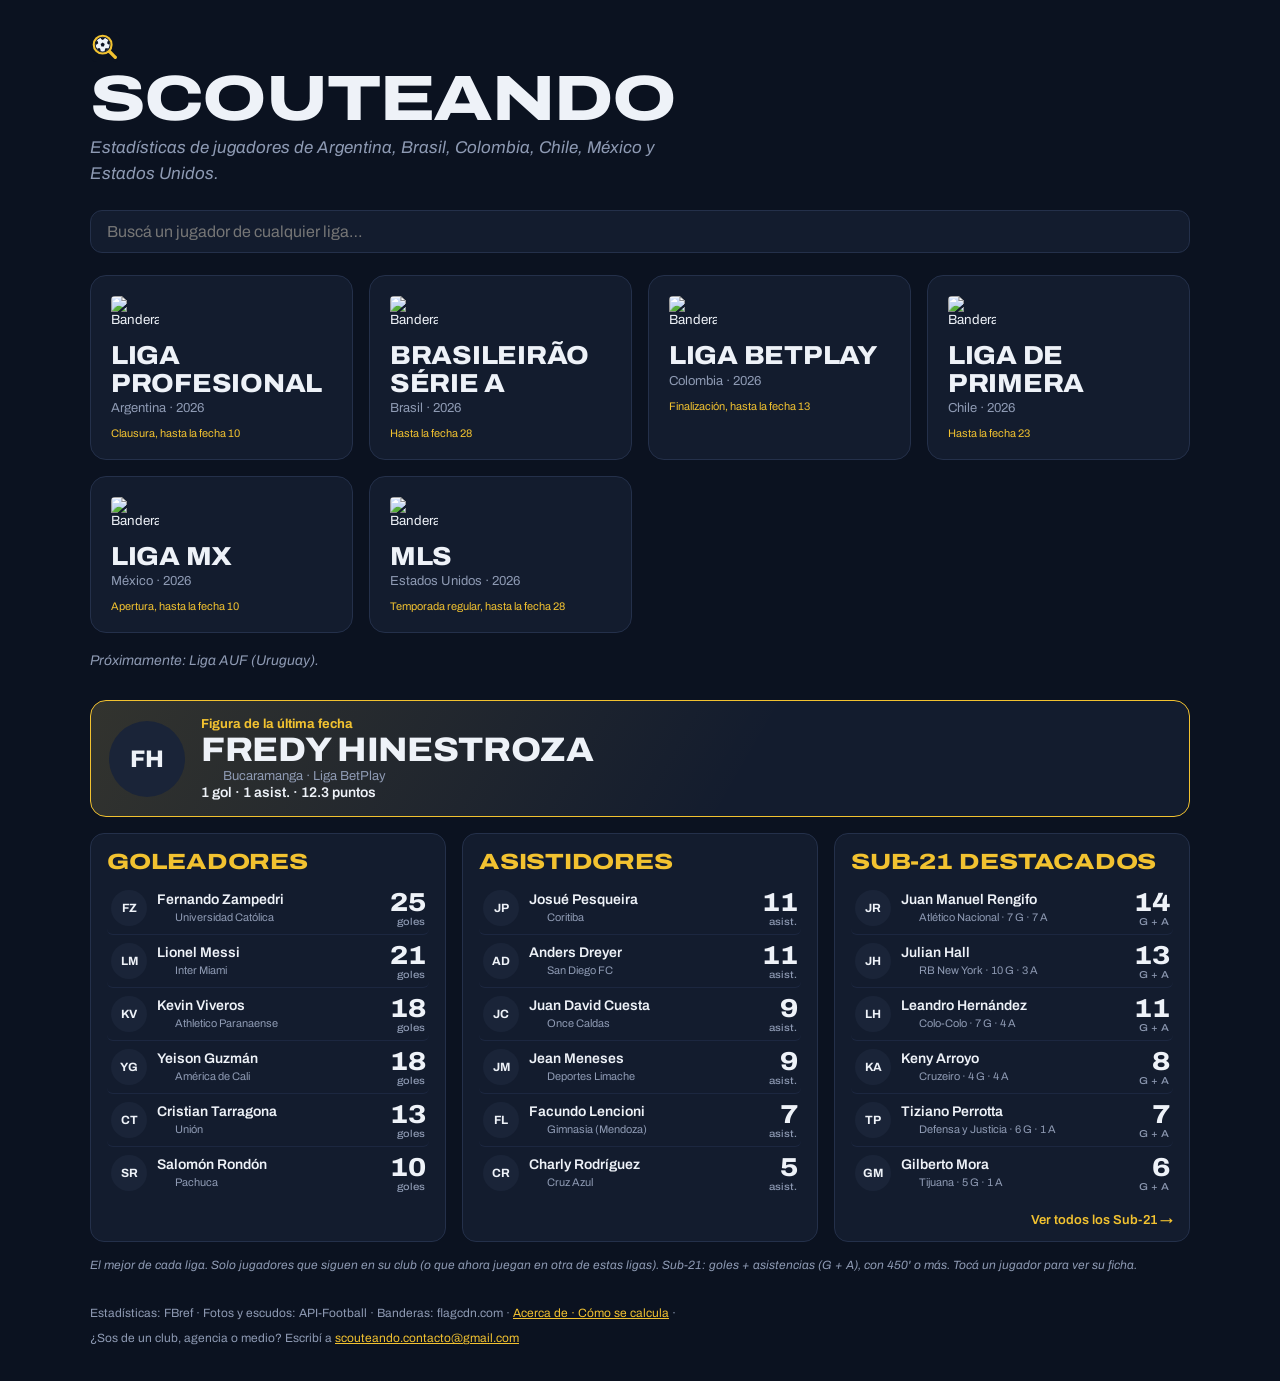
==== commit 32767691: "Colores como variables (preparación para cambiar el estilo) Co-Authored-By: Claude Opus 5.5 <noreply" ====
--- a/index.html
+++ b/index.html
@@ -26,7 +26,7 @@
   <link rel="preconnect" href="https://fonts.gstatic.com" crossorigin>
   <link href="https://fonts.googleapis.com/css2?family=Archivo:ital,wdth,wght@0,62..125,400..900;1,100,400&display=swap" rel="stylesheet">
 
-  <link rel="stylesheet" href="estilos.css?v=60">
+  <link rel="stylesheet" href="estilos.css?v=66">
 </head>
 <body>
 
@@ -35,7 +35,6 @@
     <button class="menu__opcion activo" data-vista="equipos">Equipos</button>
     <button class="menu__opcion" data-vista="lideres">Líderes</button>
     <button class="menu__opcion" data-vista="buscar">Buscador</button>
-    <button class="menu__opcion menu__opcion--extra" data-vista="sub21">Sub-21</button>
     <button class="menu__opcion menu__opcion--extra" data-vista="ideal">Equipo de la fecha</button>
     <button class="menu__opcion" data-vista="posiciones">Posiciones</button>
     <button class="menu__opcion menu__opcion--extra" data-vista="comparar">Comparar</button>
@@ -161,9 +160,9 @@
   <!-- Aviso mientras se cargan los datos de una liga -->
   <div class="cargando" id="cargando" role="status" hidden></div>
 
-  <script src="datos/generados/portada.js?v=60"></script>
-  <script src="ligas.js?v=60"></script>
-  <script src="app.js?v=60"></script>
+  <script src="datos/generados/portada.js?v=66"></script>
+  <script src="ligas.js?v=66"></script>
+  <script src="app.js?v=66"></script>
   <!-- Contador de visitas (GoatCounter): sin cookies ni datos personales; solo lo ve el dueño del sitio -->
   <script data-goatcounter="https://scouteando.goatcounter.com/count" data-goatcounter-settings='{"no_onload": true}' async src="https://gc.zgo.at/count.js"></script>
 </body>
--- a/estilos.css
+++ b/estilos.css
@@ -6,6 +6,11 @@
   --texto: #eef2f8;
   --texto-suave: #8e9ab3;
   --dorado: #f2c230;
+  --linea: #1c2740;
+  --hover: #1a2438;
+  --fondo-2: #0e1627;
+  --sobre-acento: #111;
+  --verde: #34d399;
 
   /* Un color por puesto, como en los juegos Fantasy */
   --arq: #f59e0b;
@@ -115,7 +120,7 @@
 .filtro.activo {
   background: var(--dorado);
   border-color: var(--dorado);
-  color: #111;
+  color: var(--sobre-acento);
 }
 
 .orden {
@@ -150,7 +155,7 @@
 .carta {
   /* --color se define en cada carta según el puesto (ver app.js) */
   position: relative;
-  background: linear-gradient(170deg, var(--superficie) 60%, #0e1627);
+  background: linear-gradient(170deg, var(--superficie) 60%, var(--fondo-2));
   border: 1px solid var(--borde);
   border-top: 4px solid var(--color);
   border-radius: 16px;
@@ -181,7 +186,7 @@
   font-size: 11px;
   font-weight: 700;
   letter-spacing: 1px;
-  color: #0b1220;
+  color: var(--fondo);
   background: var(--color);
   border-radius: 4px;
   padding: 3px 7px;
@@ -200,7 +205,7 @@
   font-family: var(--fuente-titulo); font-weight: 800;
   font-size: 24px;
   color: var(--texto);
-  background: #1b2740;
+  background: var(--hover);
 }
 
 /* La foto tapa las iniciales cuando carga */
@@ -478,7 +483,7 @@
   margin-bottom: 22px;
 }
 .cuadro {
-  background: #0e1627;
+  background: var(--fondo-2);
   border: 1px solid var(--borde);
   border-radius: 12px;
   padding: 12px;
@@ -512,7 +517,7 @@
   gap: 14px;
   align-items: center;
   padding: 9px 0;
-  border-bottom: 1px solid #1c2740;
+  border-bottom: 1px solid var(--linea);
 }
 .perfil__texto {
   display: flex;
@@ -523,7 +528,7 @@
 .perfil__valor { font-size: 14px; font-weight: 700; }
 .perfil__barra {
   height: 8px;
-  background: #1b2740;
+  background: var(--hover);
   border-radius: 4px;
   overflow: hidden;
 }
@@ -585,11 +590,11 @@
   gap: 10px;
   align-items: center;
   padding: 7px 4px;
-  border-bottom: 1px solid #1c2740;
+  border-bottom: 1px solid var(--linea);
   cursor: pointer;
   border-radius: 6px;
 }
-.lider:hover { background: #1a2438; }
+.lider:hover { background: var(--hover); }
 .lider:last-child { border-bottom: none; }
 
 .lider__pos {
@@ -606,7 +611,7 @@
   height: 36px;
   border-radius: 50%;
   overflow: hidden;
-  background: #1b2740;
+  background: var(--hover);
   display: grid;
   place-items: center;
   font-size: 12px;
@@ -769,7 +774,7 @@
   border: 1px solid var(--borde);
   color: var(--texto-suave);
 }
-.nivel--1 { background: rgba(242, 194, 48, 0.15); border-color: var(--dorado); color: var(--dorado); }
+.nivel--1 { background: color-mix(in srgb, var(--dorado) 15%, transparent); border-color: var(--dorado); color: var(--dorado); }
 .nivel--2 { border-color: var(--texto-suave); color: var(--texto); }
 .nivel--3 { color: var(--texto-suave); }
 .nivel--4 { color: var(--texto-suave); opacity: 0.7; }
@@ -800,10 +805,10 @@
 .comp__vs { font-family: var(--fuente-titulo); font-size: 28px; color: var(--dorado); font-weight: 700; }
 .comp__marcador { text-align: center; font-size: 12px; color: var(--texto-suave); margin-bottom: 10px; letter-spacing: 0.5px; }
 .comp__marcador span { font-family: var(--fuente-titulo); font-weight: 800; font-size: 26px; color: var(--texto); margin: 0 10px; vertical-align: middle; }
-.comp__fila { display: grid; grid-template-columns: 80px 1fr 80px; align-items: center; padding: 8px 0; border-bottom: 1px solid #1c2740; }
+.comp__fila { display: grid; grid-template-columns: 80px 1fr 80px; align-items: center; padding: 8px 0; border-bottom: 1px solid var(--linea); }
 .comp__nombre { text-align: center; font-size: 13px; color: var(--texto-suave); }
 .comp__valor { font-family: var(--fuente-titulo); font-size: 22px; font-weight: 800; text-align: center; font-variant-numeric: tabular-nums; color: var(--texto-suave); }
-.comp__valor--mejor { color: #34d399; }
+.comp__valor--mejor { color: var(--verde); }
 .comp__volver { margin-top: 12px; }
 #filtrosLideres { gap: 8px; }
 
@@ -821,7 +826,7 @@
   cursor: pointer;
 }
 .boton-seguir:hover { border-color: var(--dorado); }
-.boton-seguir--activo { background: rgba(242, 194, 48, 0.15); border-color: var(--dorado); color: var(--dorado); }
+.boton-seguir--activo { background: color-mix(in srgb, var(--dorado) 15%, transparent); border-color: var(--dorado); color: var(--dorado); }
 .seguido { font-size: 16px; vertical-align: 2px; }
 .vacio--grande { grid-column: 1 / -1; text-align: center; padding: 40px 16px; border: 1px dashed var(--borde); border-radius: 14px; }
 
@@ -833,14 +838,14 @@
 .tabla-posiciones h2 { font-family: var(--fuente-titulo); font-weight: 700; color: var(--dorado); font-size: 24px; margin: 0 0 8px; }
 .tabla-posiciones table { width: 100%; border-collapse: collapse; font-variant-numeric: tabular-nums; }
 .tabla-posiciones th { font-size: 11px; text-transform: uppercase; color: var(--texto-suave); font-weight: 600; padding: 6px 4px; border-bottom: 1px solid var(--borde); text-align: center; }
-.tabla-posiciones td { font-size: 14px; font-weight: 400; padding: 7px 4px; border-bottom: 1px solid #1c2740; text-align: center; }
+.tabla-posiciones td { font-size: 14px; font-weight: 400; padding: 7px 4px; border-bottom: 1px solid var(--linea); text-align: center; }
 .tabla-posiciones th:nth-child(2), .tabla-posiciones td.equipo-celda { text-align: left; }
 .tabla-posiciones td.pos { color: var(--texto-suave); width: 26px; }
 .tabla-posiciones td.pts { font-family: var(--fuente-titulo); font-size: 18px; font-weight: 700; }
 .tabla-posiciones .carta__equipo { border-bottom: none; font-weight: 600; }
-.forma { display: inline-block; width: 18px; height: 18px; line-height: 18px; border-radius: 4px; font-size: 10px; font-weight: 700; margin: 0 1px; color: #0b1220; }
-.forma--G { background: #34d399; }
-.forma--E { background: #8e9ab3; }
+.forma { display: inline-block; width: 18px; height: 18px; line-height: 18px; border-radius: 4px; font-size: 10px; font-weight: 700; margin: 0 1px; color: var(--fondo); }
+.forma--G { background: var(--verde); }
+.forma--E { background: var(--texto-suave); }
 .forma--P { background: #f87171; }
 @media (max-width: 560px) {
   .posiciones { grid-template-columns: 1fr; }
@@ -848,21 +853,21 @@
 }
 
 /* ===== Ficha: modo y radar ===== */
-.modo { display: inline-flex; background: #0e1627; border: 1px solid var(--borde); border-radius: 999px; padding: 3px; margin-bottom: 10px; }
+.modo { display: inline-flex; background: var(--fondo-2); border: 1px solid var(--borde); border-radius: 999px; padding: 3px; margin-bottom: 10px; }
 .modo__opcion { font-family: var(--fuente-texto); font-size: 12px; font-weight: 600; color: var(--texto-suave); background: none; border: none; border-radius: 999px; padding: 5px 12px; cursor: pointer; }
-.modo__opcion.activo { background: var(--dorado); color: #111; }
+.modo__opcion.activo { background: var(--dorado); color: var(--sobre-acento); }
 .radar { display: block; width: 100%; max-width: 420px; margin: 4px auto 10px; }
-.radar__anillo { fill: none; stroke: #24304a; stroke-width: 1; }
-.radar__eje { stroke: #24304a; stroke-width: 1; }
+.radar__anillo { fill: none; stroke: var(--borde); stroke-width: 1; }
+.radar__eje { stroke: var(--borde); stroke-width: 1; }
 .radar__forma { fill: var(--color); fill-opacity: 0.25; stroke: var(--color); stroke-width: 2; stroke-linejoin: round; }
 .radar__punto { fill: var(--color); stroke: var(--superficie); stroke-width: 2; }
 .radar__texto { fill: var(--texto-suave); font-family: var(--fuente-texto); font-size: 12px; }
 
 /* ===== Zonas de la tabla de posiciones ===== */
-.zona--lib { --zona: #34d399; }
+.zona--lib { --zona: var(--verde); }
 .zona--prelib { --zona: #a7f3d0; }
 .zona--sud { --zona: #60a5fa; }
-.zona--play { --zona: #f2c230; }
+.zona--play { --zona: var(--dorado); }
 .zona--desc { --zona: #f87171; }
 .tabla-posiciones tr.zona td.pos { box-shadow: inset 3px 0 0 var(--zona); color: var(--texto); font-weight: 700; }
 .zonas { list-style: none; display: flex; flex-wrap: wrap; gap: 6px 16px; margin: 10px 0 0; padding: 0; font-size: 12px; color: var(--texto-suave); }
@@ -939,19 +944,19 @@
 .carta__nota { display: flex; flex-direction: column; gap: 6px; margin: 4px 0 10px; }
 .carta__nota p { margin: 0; font-size: 13px; color: var(--texto-suave); line-height: 1.45; display: -webkit-box; -webkit-line-clamp: 3; -webkit-box-orient: vertical; overflow: hidden; }
 .etiqueta { align-self: flex-start; font-size: 12px; font-weight: 700; padding: 3px 8px; border-radius: 6px; background: var(--borde); color: var(--texto); }
-.etiqueta--prioridad { background: #f2c230; color: #0b1220; }
+.etiqueta--prioridad { background: var(--dorado); color: var(--fondo); }
 .etiqueta--seguir { background: #3b82f6; color: #fff; }
 .etiqueta--descartado { background: #3a4258; color: #b8c0d2; text-decoration: line-through; }
 .resultados.parecidos__lista .lider { grid-template-columns: 36px 1fr auto; }
 .parecidos__por-que { color: var(--dorado) !important; }
 .pie__contacto { display: block; margin-top: 6px; }
-.zona--cuadr { --zona: #f2c230; }
+.zona--cuadr { --zona: var(--dorado); }
 
 /* ===== Cartas: barrita de ranking debajo de cada número ===== */
 .stat__nombre { text-transform: none; letter-spacing: 0; line-height: 1.25; margin-top: 4px; }
 .stat__barra { display: block; height: 4px; border-radius: 2px; background: var(--borde); margin-top: 6px; overflow: hidden; }
 .stat__barra i { display: block; height: 100%; background: #5b6a88; border-radius: 2px; }
-.stat__barra--alto i { background: #34d399; }
+.stat__barra--alto i { background: var(--verde); }
 .stat__barra--elite i { background: var(--dorado); }
 
 /* ===== Equipo ideal ===== */
@@ -981,8 +986,8 @@
 }
 
 /* ===== Cartas: etiqueta Top X% ===== */
-.stat__top { display: inline-block; margin-top: 5px; font-size: 10px; font-weight: 700; padding: 2px 6px; border-radius: 5px; background: rgba(52, 211, 153, .16); color: #34d399; white-space: nowrap; }
-.stat__top--elite { background: rgba(242, 194, 48, .18); color: var(--dorado); }
+.stat__top { display: inline-block; margin-top: 5px; font-size: 10px; font-weight: 700; padding: 2px 6px; border-radius: 5px; background: color-mix(in srgb, var(--verde) 16%, transparent); color: var(--verde); white-space: nowrap; }
+.stat__top--elite { background: color-mix(in srgb, var(--dorado) 18%, transparent); color: var(--dorado); }
 .leyenda-top { grid-column: 1 / -1; margin: 0 0 4px; font-size: 13px; color: var(--texto-suave); line-height: 1.6; }
 .leyenda-top .stat__top { margin: 0; }
 
@@ -998,7 +1003,7 @@
 .destacados { grid-column: 1 / -1; display: grid; grid-template-columns: repeat(auto-fit, minmax(300px, 1fr)); gap: 16px; margin-top: 16px; }
 .destacados__nota { grid-column: 1 / -1; margin: 0; font-size: 12px; color: var(--texto-suave); }
 .destacados__bloque ol { margin: 0; padding: 0; }
-.jugador-dia { grid-column: 1 / -1; display: grid; grid-template-columns: auto 1fr; grid-template-areas: "foto etiqueta" "foto nombre" "foto info" "foto numeros"; column-gap: 16px; row-gap: 2px; align-items: center; text-align: left; background: linear-gradient(120deg, rgba(242,194,48,.14), transparent 60%), var(--superficie); border: 1px solid var(--dorado); border-radius: 16px; padding: 16px 18px; color: var(--texto); font-family: var(--fuente-texto); cursor: pointer; }
+.jugador-dia { grid-column: 1 / -1; display: grid; grid-template-columns: auto 1fr; grid-template-areas: "foto etiqueta" "foto nombre" "foto info" "foto numeros"; column-gap: 16px; row-gap: 2px; align-items: center; text-align: left; background: linear-gradient(120deg, color-mix(in srgb, var(--dorado) 14%, transparent), transparent 60%), var(--superficie); border: 1px solid var(--dorado); border-radius: 16px; padding: 16px 18px; color: var(--texto); font-family: var(--fuente-texto); cursor: pointer; }
 .jugador-dia__etiqueta { grid-area: etiqueta; font-size: 13px; font-weight: 700; color: var(--dorado); }
 .jugador-dia__foto { grid-area: foto; width: 76px; height: 76px; margin: 0; }
 .jugador-dia__nombre { grid-area: nombre; font-family: var(--fuente-titulo); font-weight: 800; font-size: 34px; line-height: 1; }
@@ -1023,8 +1028,8 @@
 /* ===== Ficha: puntos fuertes ===== */
 .fuertes { display: flex; flex-wrap: wrap; align-items: center; gap: 6px; margin: 4px 0 12px; }
 .fuertes__titulo { font-size: 13px; color: var(--texto-suave); margin-right: 2px; }
-.fuerte { font-size: 12px; font-weight: 700; padding: 4px 8px; border-radius: 6px; background: rgba(52, 211, 153, .16); color: #34d399; }
-.fuerte--elite { background: rgba(242, 194, 48, .18); color: var(--dorado); }
+.fuerte { font-size: 12px; font-weight: 700; padding: 4px 8px; border-radius: 6px; background: color-mix(in srgb, var(--verde) 16%, transparent); color: var(--verde); }
+.fuerte--elite { background: color-mix(in srgb, var(--dorado) 18%, transparent); color: var(--dorado); }
 .destacados__bloque .lider { grid-template-columns: 36px minmax(0, 1fr) auto; }
 .destacados__bloque .lider__nombre { min-width: 0; }
 
@@ -1111,7 +1116,8 @@
   #grilla .carta__club { display: none; } /* ya estamos en la página del club */
   #grilla .carta__info { font-size: 12px; margin: 0; }
   #grilla .carta__stats { display: none; }
-  #grilla .carta__unico { display: block; text-align: right; max-width: 104px; }
+  #grilla .carta__unico { display: none; } /* en el celu, sin números: se ven al tocar al jugador */
+  #grilla .carta::after { content: "›"; font-size: 26px; line-height: 1; color: var(--texto-suave); padding-left: 6px; }
   #grilla .carta__unico .stat__valor small { font-size: 14px; color: var(--texto-suave); }
   #grilla .stat__valor { font-size: 24px; }
   #grilla .stat__nombre { font-size: 10px; margin-top: 2px; letter-spacing: 0; line-height: 1.2; }
@@ -1169,7 +1175,7 @@
 .buscar__acciones { display: flex; gap: 4px; }
 .buscar__accion { width: 34px; height: 34px; border-radius: 50%; border: 1px solid var(--borde); background: none; color: var(--texto-suave); font-size: 16px; cursor: pointer; }
 .buscar__accion.activo { color: var(--dorado); border-color: var(--dorado); }
-.buscar__fila--marcada { background: #1a2438; }
+.buscar__fila--marcada { background: var(--hover); }
 .buscar__comparar { position: sticky; top: env(safe-area-inset-top, 0px); z-index: 5; display: flex; align-items: center; gap: 10px; flex-wrap: wrap;
   background: var(--superficie); border: 1px solid var(--dorado); border-radius: 12px; padding: 10px 14px; font-size: 14px; }
 .buscar__comparar span { flex: 1 1 200px; min-width: 0; }
@@ -1185,7 +1191,7 @@
 @media (max-width: 640px) { .buscar__edad { grid-column: 1 / -1; } }
 
 /* ===== Comparar: radar doble ===== */
-:root { --comp-a: #f2c230; --comp-b: #38bdf8; }
+:root { --comp-a: var(--dorado); --comp-b: #38bdf8; }
 .radar__forma--a { fill: var(--comp-a); stroke: var(--comp-a); }
 .radar__forma--b { fill: var(--comp-b); stroke: var(--comp-b); }
 .comp__radar { margin: 10px 0 6px; }
@@ -1193,6 +1199,14 @@
 .comp__leyenda { display: flex; flex-wrap: wrap; justify-content: center; align-items: center; gap: 6px 10px; font-size: 13px; font-weight: 600; }
 .comp__punto { width: 12px; height: 12px; border-radius: 50%; display: inline-block; margin-left: 8px; }
 .comp__punto--a { background: var(--comp-a); } .comp__punto--b { background: var(--comp-b); }
-.zona--liguilla, .zona--playoffs { --zona: #f2c230; }
+.zona--liguilla, .zona--playoffs { --zona: var(--dorado); }
 .zona--playin, .zona--wildcard { --zona: #60a5fa; }
-.equipo__escudo--letras { display: grid; place-items: center; border-radius: 50%; background: #1b2740; color: var(--texto-suave); font-family: var(--fuente-titulo); font-weight: 800; font-size: 18px; }
+.equipo__escudo--letras { display: grid; place-items: center; border-radius: 50%; background: var(--hover); color: var(--texto-suave); font-family: var(--fuente-titulo); font-weight: 800; font-size: 18px; }
+
+/* ===== Líderes en el celu: top 3 y "Ver top 10" ===== */
+.tabla-lideres__mas { display: none; }
+@media (max-width: 640px) {
+  .tabla-lideres:not(.tabla-lideres--abierta) li:nth-child(n+4) { display: none; }
+  .tabla-lideres__mas { display: block; width: 100%; margin-top: 6px; padding: 8px; background: none; border: 1px solid var(--borde); border-radius: 10px;
+    color: var(--dorado); font: 600 13px var(--fuente-texto); cursor: pointer; }
+}
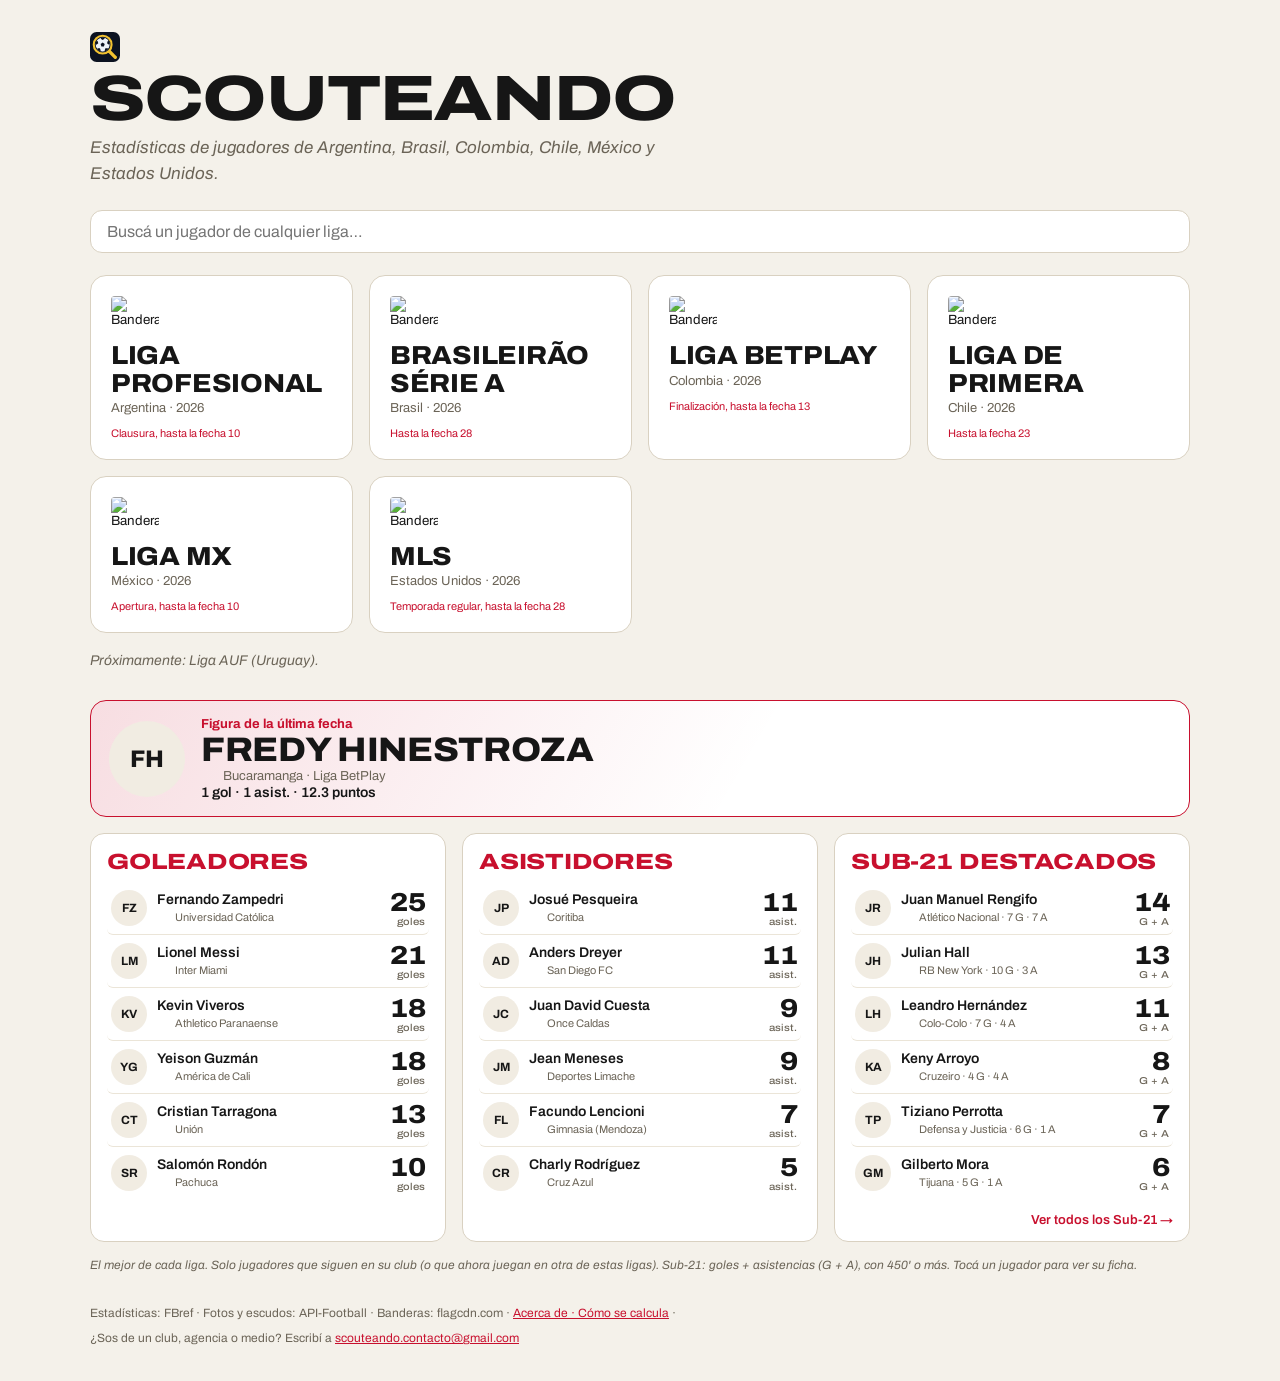
==== commit 50d4d2f2: "Nuevo estilo 'Diario': fondo claro tipo papel, texto negro y rojo deportivo Co-Authored-By: Claude O" ====
--- a/index.html
+++ b/index.html
@@ -16,7 +16,7 @@
   <link rel="icon" href="logo.svg" type="image/svg+xml">
   <!-- Para instalarla como app en el celular -->
   <link rel="manifest" href="manifest.json">
-  <meta name="theme-color" content="#0b1220">
+  <meta name="theme-color" content="#f4f1ea">
   <link rel="apple-touch-icon" href="iconos/apple-touch-icon.png">
   <meta name="apple-mobile-web-app-capable" content="yes">
   <meta name="apple-mobile-web-app-title" content="Scouteando">
@@ -26,7 +26,7 @@
   <link rel="preconnect" href="https://fonts.gstatic.com" crossorigin>
   <link href="https://fonts.googleapis.com/css2?family=Archivo:ital,wdth,wght@0,62..125,400..900;1,100,400&display=swap" rel="stylesheet">
 
-  <link rel="stylesheet" href="estilos.css?v=66">
+  <link rel="stylesheet" href="estilos.css?v=67">
 </head>
 <body>
 
@@ -160,9 +160,9 @@
   <!-- Aviso mientras se cargan los datos de una liga -->
   <div class="cargando" id="cargando" role="status" hidden></div>
 
-  <script src="datos/generados/portada.js?v=66"></script>
-  <script src="ligas.js?v=66"></script>
-  <script src="app.js?v=66"></script>
+  <script src="datos/generados/portada.js?v=67"></script>
+  <script src="ligas.js?v=67"></script>
+  <script src="app.js?v=67"></script>
   <!-- Contador de visitas (GoatCounter): sin cookies ni datos personales; solo lo ve el dueño del sitio -->
   <script data-goatcounter="https://scouteando.goatcounter.com/count" data-goatcounter-settings='{"no_onload": true}' async src="https://gc.zgo.at/count.js"></script>
 </body>
--- a/estilos.css
+++ b/estilos.css
@@ -1,16 +1,17 @@
 /* ===== Colores y tipografías reutilizables ===== */
 :root {
-  --fondo: #0b1220;
-  --superficie: #131c2e;
-  --borde: #24304a;
-  --texto: #eef2f8;
-  --texto-suave: #8e9ab3;
-  --dorado: #f2c230;
-  --linea: #1c2740;
-  --hover: #1a2438;
-  --fondo-2: #0e1627;
-  --sobre-acento: #111;
-  --verde: #34d399;
+  color-scheme: light;
+  --fondo: #f4f1ea;
+  --superficie: #ffffff;
+  --borde: #d9d1c1;
+  --texto: #161616;
+  --texto-suave: #6b6457;
+  --dorado: #c8102e;
+  --linea: #ebe5d8;
+  --hover: #f1ece2;
+  --fondo-2: #fbf9f4;
+  --sobre-acento: #ffffff;
+  --verde: #1a7f45;
 
   /* Un color por puesto, como en los juegos Fantasy */
   --arq: #f59e0b;
@@ -970,7 +971,7 @@
 }
 .cancha::after { content: ""; position: absolute; left: 50%; top: 50%; width: 120px; height: 120px; transform: translate(-50%, -50%); border: 2px solid rgba(255,255,255,.12); border-radius: 50%; pointer-events: none; }
 .cancha__linea { position: relative; z-index: 1; display: flex; justify-content: space-evenly; gap: 8px; flex-wrap: wrap; }
-.cancha__jugador { display: flex; flex-direction: column; align-items: center; gap: 3px; width: 150px; background: rgba(11,18,32,.82); border: 1px solid var(--borde); border-top: 3px solid var(--color); border-radius: 12px; padding: 10px 8px; color: var(--texto); font-family: var(--fuente-texto); cursor: pointer; text-align: center; }
+.cancha__jugador { display: flex; flex-direction: column; align-items: center; gap: 3px; width: 150px; background: rgba(255,255,255,.94); border: 1px solid var(--borde); border-top: 3px solid var(--color); border-radius: 12px; padding: 10px 8px; color: var(--texto); font-family: var(--fuente-texto); cursor: pointer; text-align: center; }
 .cancha__jugador:hover { border-color: var(--dorado); }
 .cancha__foto { width: 52px; height: 52px; margin: 0; flex: none; }
 .cancha__nombre { font-weight: 700; font-size: 14px; line-height: 1.2; }
